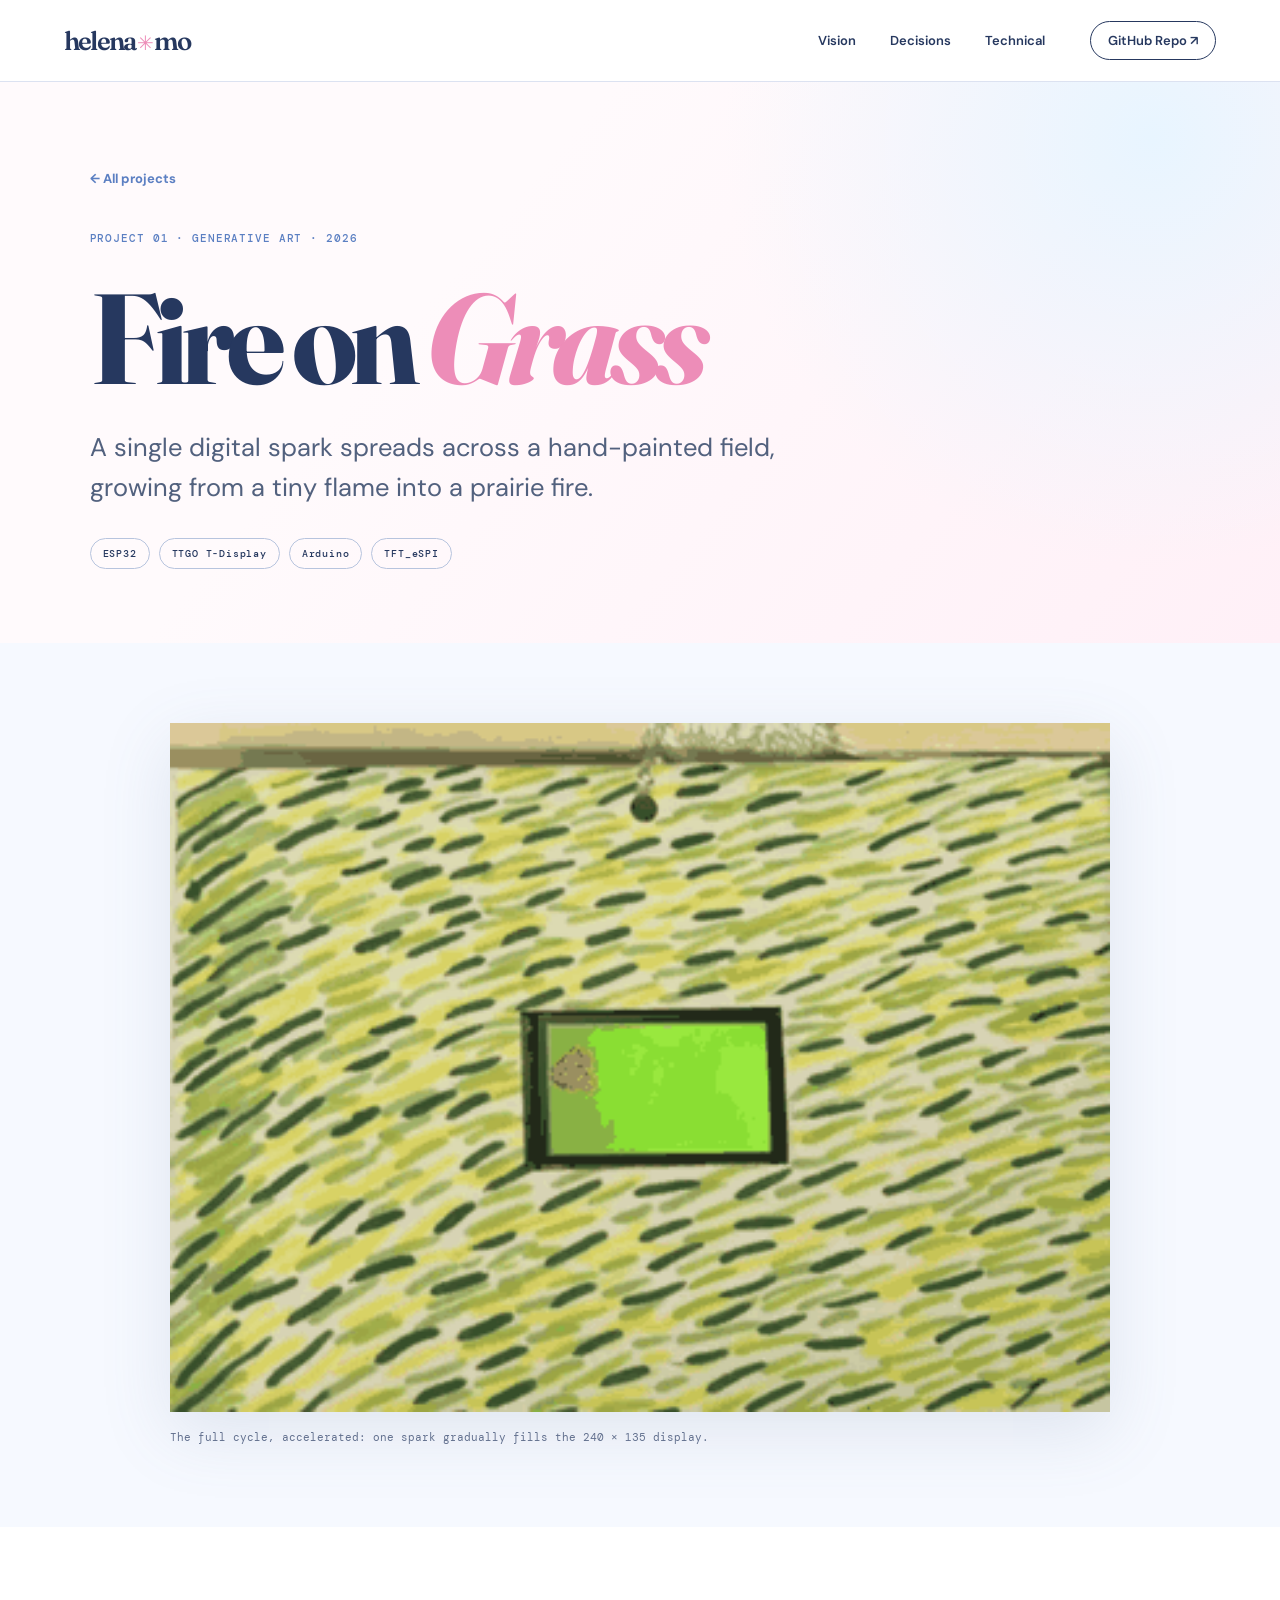
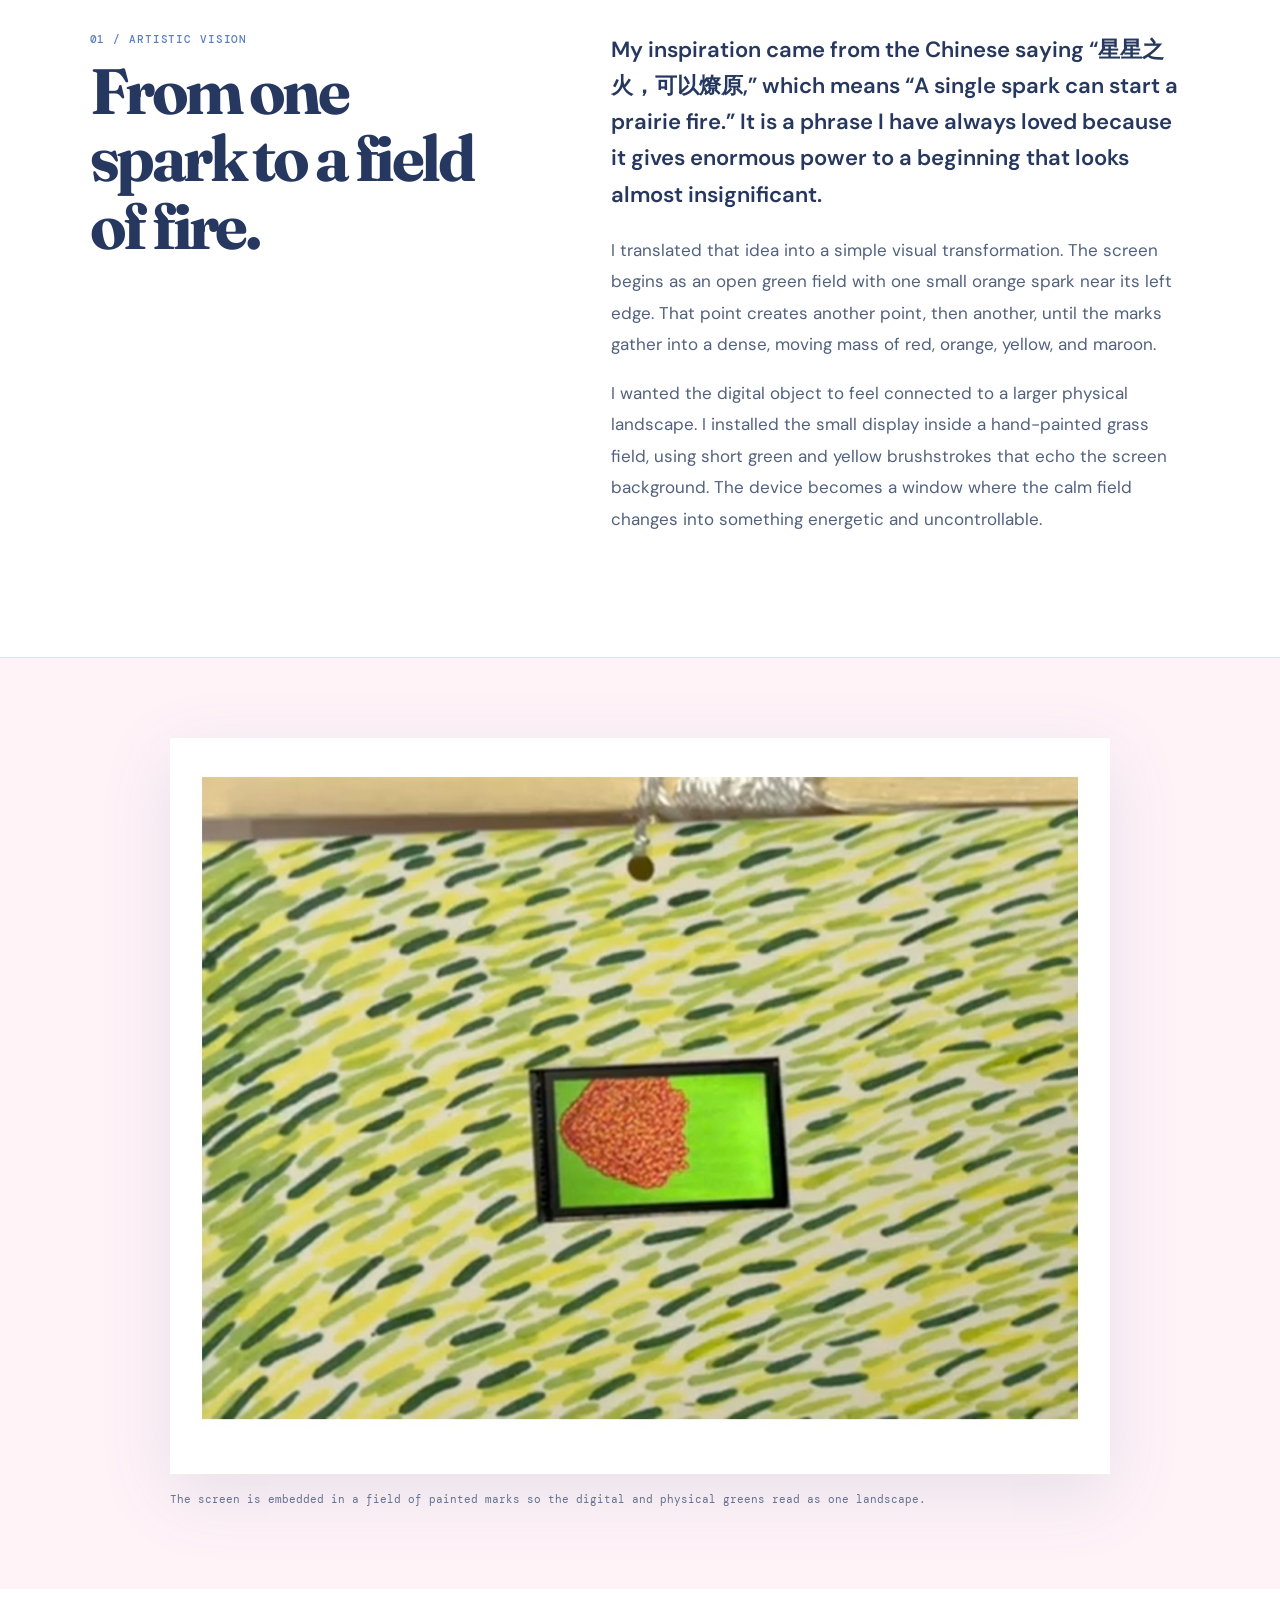
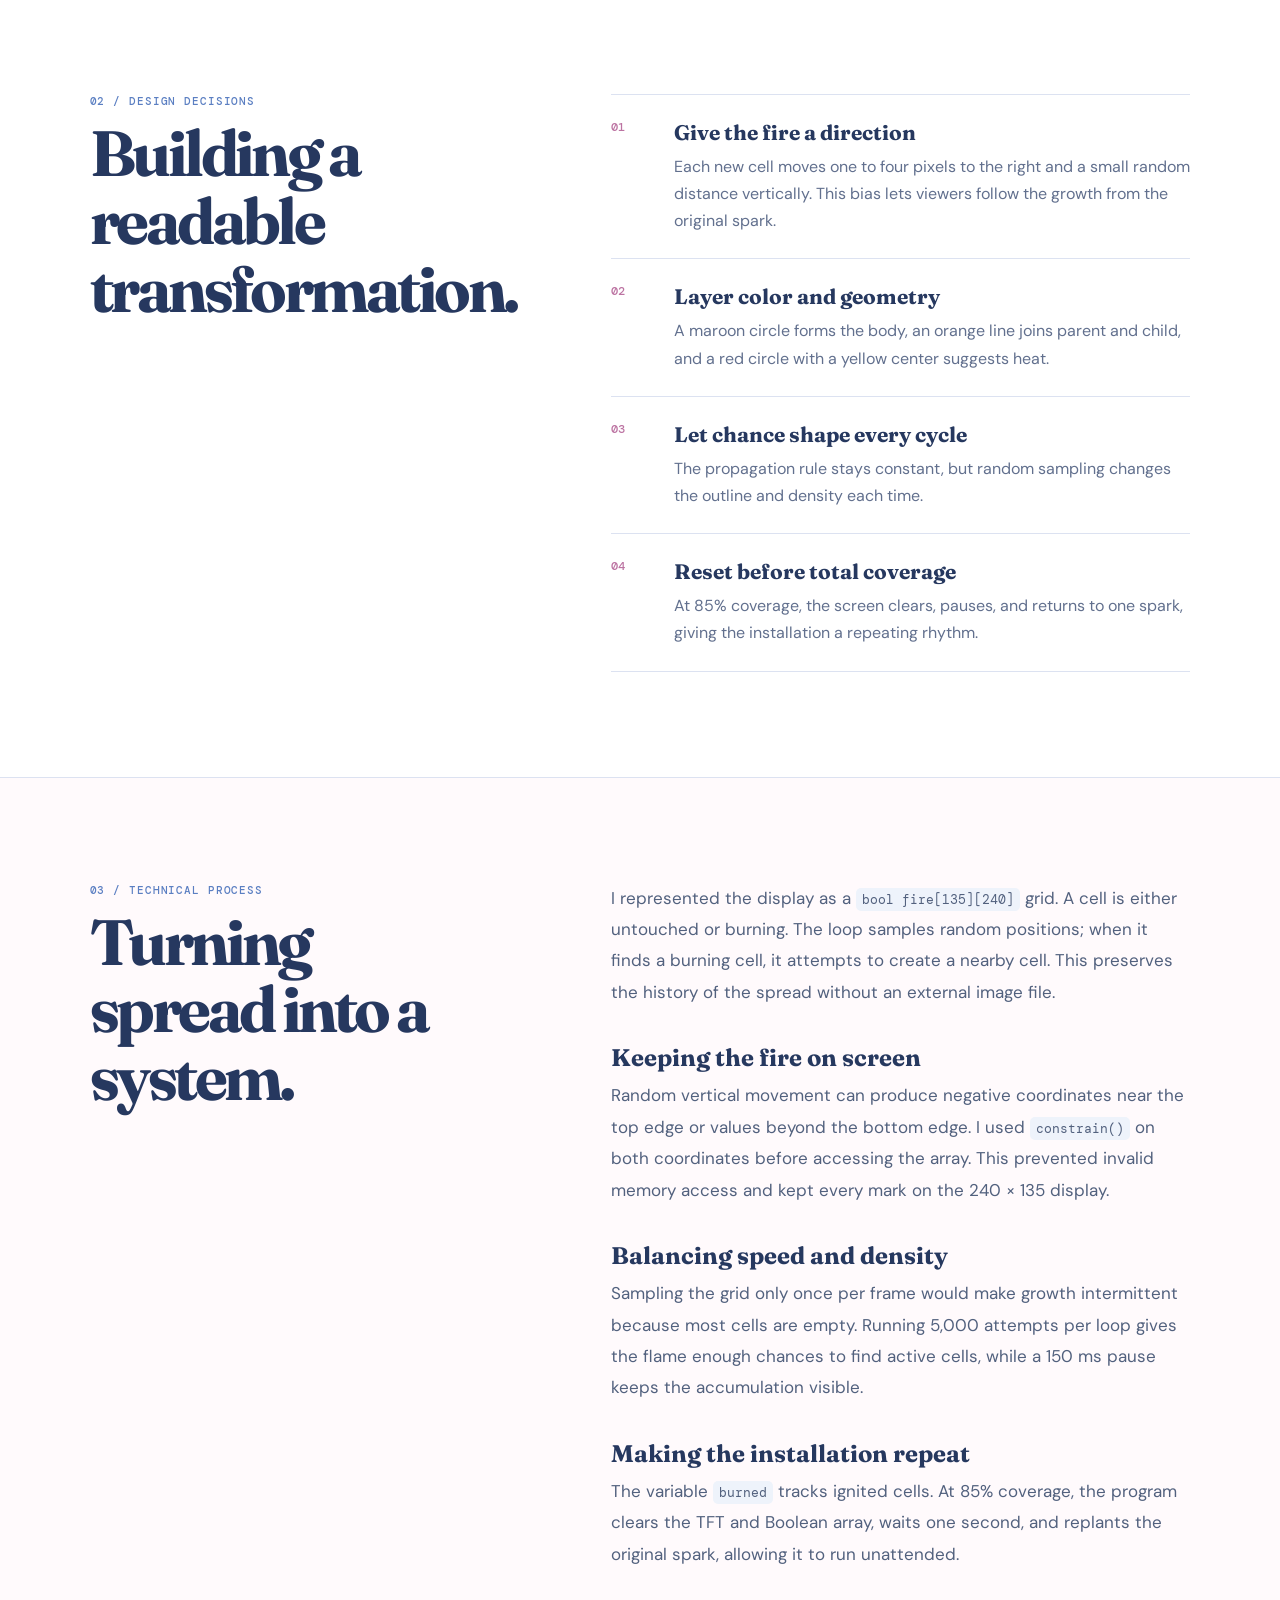
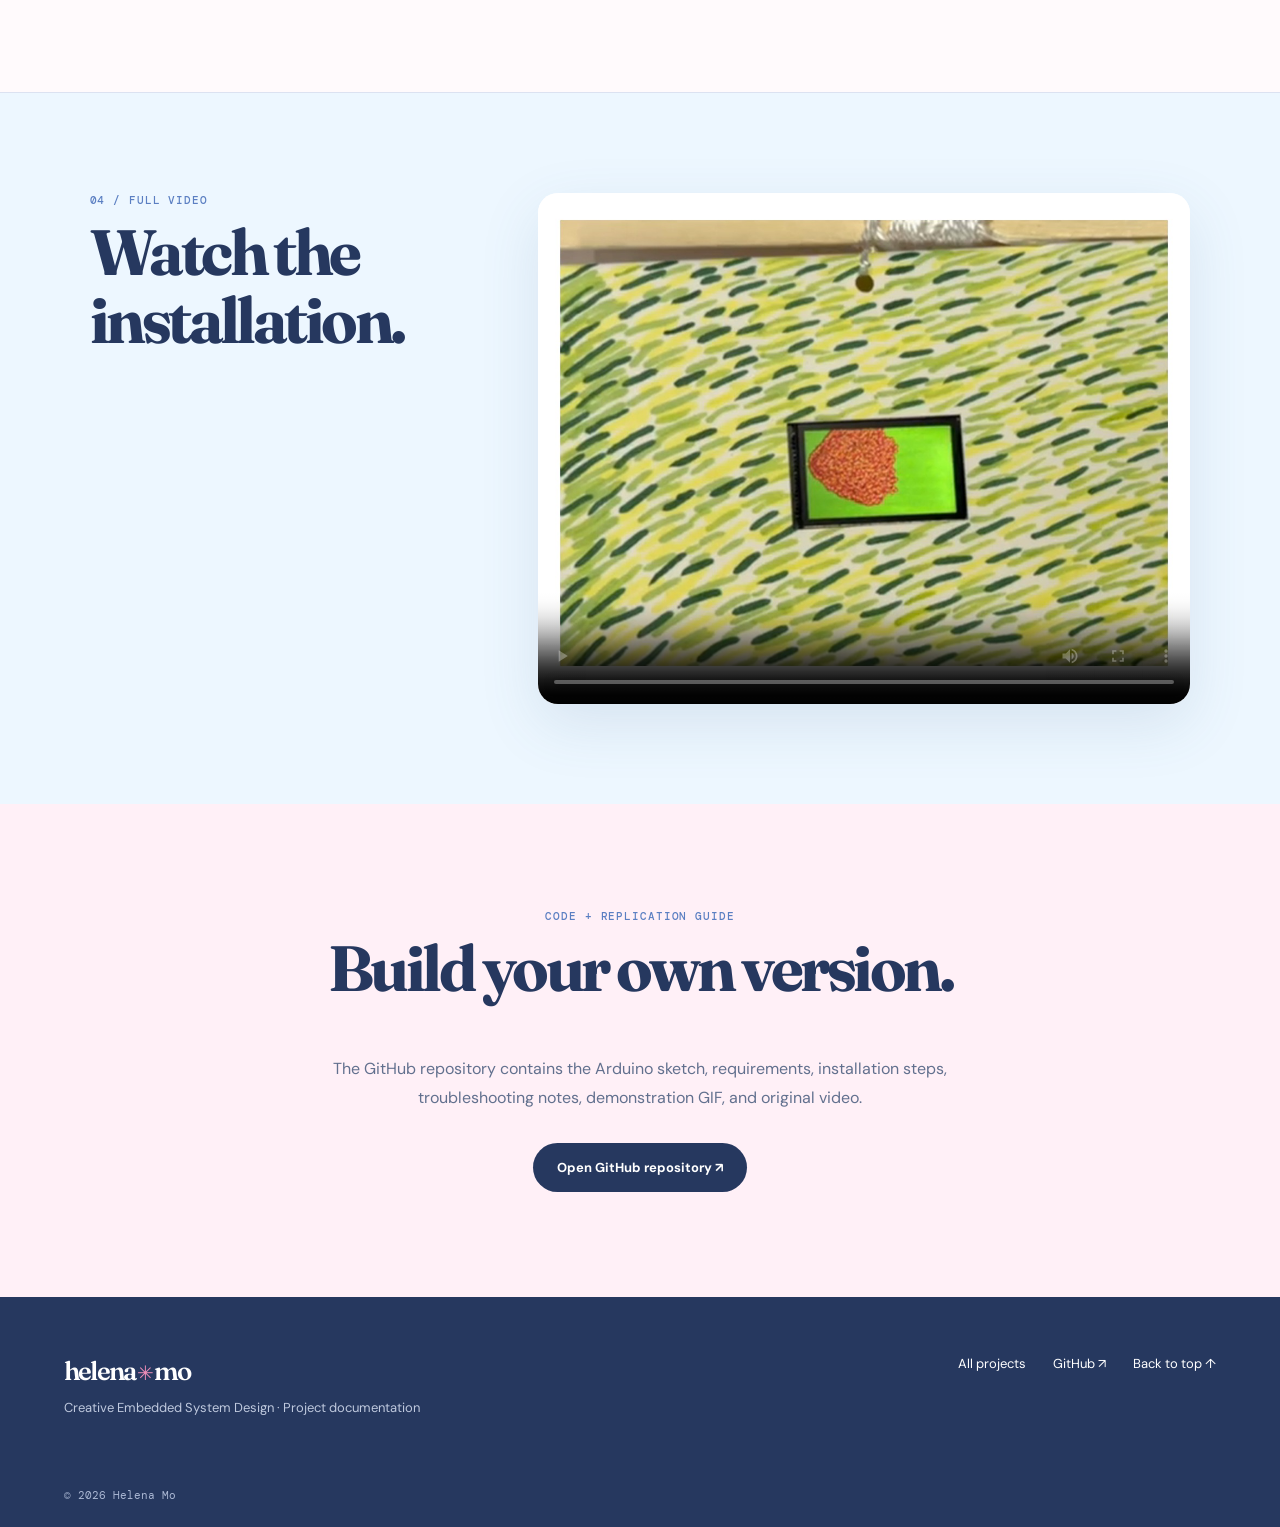
==== fire-on-grass.html @ bbf381b9 "Publish Fire on Grass design documentation" ====
<!doctype html>
<html lang="en">
<head>
  <meta charset="UTF-8"><meta name="viewport" content="width=device-width, initial-scale=1">
  <meta name="description" content="Design documentation for Fire on Grass, a generative ESP32 installation by Helena Mo.">
  <title>Fire on Grass · Helena Mo</title>
  <link rel="preconnect" href="https://fonts.googleapis.com"><link rel="preconnect" href="https://fonts.gstatic.com" crossorigin>
  <link href="https://fonts.googleapis.com/css2?family=DM+Mono:wght@400;500&family=DM+Sans:wght@400;500;600;700&family=Fraunces:opsz,wght@9..144,500;9..144,600&display=swap" rel="stylesheet">
  <link rel="stylesheet" href="styles.css">
</head>
<body class="article-page">
  <header class="site-header" id="top"><a class="logo" href="index.html">helena<span>✳</span>mo</a><nav aria-label="Project navigation"><a href="#vision">Vision</a><a href="#decisions">Decisions</a><a href="#technical">Technical</a></nav><a class="github" href="https://github.com/helenamoisme/fire-on-grass" target="_blank" rel="noopener noreferrer">GitHub Repo ↗</a></header>
  <main><article>
    <header class="article-hero"><a class="back-link" href="index.html#projects">← All projects</a><p class="eyebrow">PROJECT 01 · GENERATIVE ART · 2026</p><h1>Fire on <em>Grass</em></h1><p class="article-deck">A single digital spark spreads across a hand-painted field, growing from a tiny flame into a prairie fire.</p><div class="article-meta"><span>ESP32</span><span>TTGO T-Display</span><span>Arduino</span><span>TFT_eSPI</span></div></header>
    <section class="article-media lead-media"><img src="assets/fire-on-grass/fire-on-grass-demo.gif" alt="Animation showing a small spark growing across the display"><p class="caption">The full cycle, accelerated: one spark gradually fills the 240 × 135 display.</p></section>
    <section class="article-section" id="vision"><div><p class="label">01 / ARTISTIC VISION</p><h2>From one spark to a field of fire.</h2></div><div class="article-copy"><p class="large">My inspiration came from the Chinese saying “星星之火，可以燎原,” which means “A single spark can start a prairie fire.” It is a phrase I have always loved because it gives enormous power to a beginning that looks almost insignificant.</p><p>I translated that idea into a simple visual transformation. The screen begins as an open green field with one small orange spark near its left edge. That point creates another point, then another, until the marks gather into a dense, moving mass of red, orange, yellow, and maroon.</p><p>I wanted the digital object to feel connected to a larger physical landscape. I installed the small display inside a hand-painted grass field, using short green and yellow brushstrokes that echo the screen background. The device becomes a window where the calm field changes into something energetic and uncontrollable.</p></div></section>
    <section class="article-media installation-media"><img src="assets/fire-on-grass/fire-on-grass-installation.jpg" alt="TTGO display installed in the center of a hand-painted grass field"><p class="caption">The screen is embedded in a field of painted marks so the digital and physical greens read as one landscape.</p></section>
    <section class="article-section" id="decisions"><div><p class="label">02 / DESIGN DECISIONS</p><h2>Building a readable transformation.</h2></div><div class="decision-list"><div><span>01</span><h3>Give the fire a direction</h3><p>Each new cell moves one to four pixels to the right and a small random distance vertically. This bias lets viewers follow the growth from the original spark.</p></div><div><span>02</span><h3>Layer color and geometry</h3><p>A maroon circle forms the body, an orange line joins parent and child, and a red circle with a yellow center suggests heat.</p></div><div><span>03</span><h3>Let chance shape every cycle</h3><p>The propagation rule stays constant, but random sampling changes the outline and density each time.</p></div><div><span>04</span><h3>Reset before total coverage</h3><p>At 85% coverage, the screen clears, pauses, and returns to one spark, giving the installation a repeating rhythm.</p></div></div></section>
    <section class="article-section technical" id="technical"><div><p class="label">03 / TECHNICAL PROCESS</p><h2>Turning spread into a system.</h2></div><div class="article-copy"><p>I represented the display as a <code>bool fire[135][240]</code> grid. A cell is either untouched or burning. The loop samples random positions; when it finds a burning cell, it attempts to create a nearby cell. This preserves the history of the spread without an external image file.</p><h3>Keeping the fire on screen</h3><p>Random vertical movement can produce negative coordinates near the top edge or values beyond the bottom edge. I used <code>constrain()</code> on both coordinates before accessing the array. This prevented invalid memory access and kept every mark on the 240 × 135 display.</p><h3>Balancing speed and density</h3><p>Sampling the grid only once per frame would make growth intermittent because most cells are empty. Running 5,000 attempts per loop gives the flame enough chances to find active cells, while a 150 ms pause keeps the accumulation visible.</p><h3>Making the installation repeat</h3><p>The variable <code>burned</code> tracks ignited cells. At 85% coverage, the program clears the TFT and Boolean array, waits one second, and replants the original spark, allowing it to run unattended.</p></div></section>
    <section class="video-section"><div><p class="label">04 / FULL VIDEO</p><h2>Watch the installation.</h2></div><video controls playsinline preload="metadata" poster="assets/fire-on-grass/fire-on-grass-installation.jpg"><source src="assets/fire-on-grass/fire-on-grass-demo.mp4" type="video/mp4">Your browser does not support embedded video.</video></section>
    <section class="repo-callout"><p class="label">CODE + REPLICATION GUIDE</p><h2>Build your own version.</h2><p>The GitHub repository contains the Arduino sketch, requirements, installation steps, troubleshooting notes, demonstration GIF, and original video.</p><a class="button dark" href="https://github.com/helenamoisme/fire-on-grass" target="_blank" rel="noopener noreferrer">Open GitHub repository ↗</a></section>
  </article></main>
  <footer><div><a class="logo" href="index.html">helena<span>✳</span>mo</a><p>Creative Embedded System Design · Project documentation</p></div><div class="footer-links"><a href="index.html#projects">All projects</a><a href="https://github.com/helenamoisme/fire-on-grass" target="_blank" rel="noopener noreferrer">GitHub ↗</a><a href="#top">Back to top ↑</a></div><small>© 2026 Helena Mo</small></footer>
</body></html>
---- styles.css ----
:root{--ink:#26385f;--muted:#62708e;--pink:#ed8db8;--blue:#a9d8fb;--line:#dce2f1}*{box-sizing:border-box}html{scroll-behavior:smooth}body{margin:0;color:var(--ink);font-family:"DM Sans",sans-serif;background:#fffafc}a{color:inherit}h1,h2,h3,p{margin-top:0}h1,h2,h3,.logo{font-family:"Fraunces",Georgia,serif}h1,h2{letter-spacing:-.055em}section,footer,.site-header{padding-left:max(5vw,24px);padding-right:max(5vw,24px)}.site-header{height:82px;display:flex;align-items:center;gap:45px;border-bottom:1px solid var(--line)}.logo{font-size:26px;font-weight:600;letter-spacing:-.07em;text-decoration:none;white-space:nowrap}.logo span{color:var(--pink);font:20px "DM Sans",sans-serif;margin:0 2px}.site-header nav{display:flex;gap:34px;margin-left:auto}.site-header nav a,.github{font-size:13px;font-weight:600;text-decoration:none}.site-header a:hover,footer a:hover{color:#5b7fc2}.github{border:1px solid var(--ink);padding:10px 17px;border-radius:99px}.hero{min-height:630px;display:grid;grid-template-columns:1fr .85fr;gap:35px;align-items:center;background:radial-gradient(circle at 90% 10%,#e8f5ff,transparent 35%),linear-gradient(130deg,#fffafc 40%,#fff0f7);padding-top:60px;padding-bottom:70px}.hero-copy{z-index:1}.eyebrow,.label,.tag,.art-note,figcaption{font:500 11px "DM Mono",monospace;letter-spacing:.08em}.eyebrow,.label{color:#5b7fc2}.hero h1{font-size:clamp(68px,7.5vw,115px);line-height:1.03;margin:28px 0;max-width:720px}.hero h1 em,.process h2 em{color:var(--pink)}.intro{max-width:550px;font-size:19px;line-height:1.65;color:#52617e}.actions{display:flex;gap:12px;flex-wrap:wrap;margin-top:32px}.button{display:inline-flex;align-items:center;padding:16px 24px;border-radius:99px;font-size:13px;font-weight:700;text-decoration:none;transition:transform .2s}.button:hover{transform:translateY(-3px)}.dark{background:var(--ink);color:white}.light{border:1px solid #b7bdd1}.hero-art{height:480px;position:relative}.orbit{position:absolute;border:2px solid #a6b7e577;border-radius:50%;transform:rotate(-28deg)}.orbit-a{width:87%;height:60%;top:18%;left:7%}.orbit-b{width:66%;height:82%;top:8%;left:18%;transform:rotate(32deg);border-color:#ed8db866}.orb{position:absolute;width:63%;aspect-ratio:1;left:19%;top:17%;display:grid;place-items:center;border-radius:42% 58% 59% 41%/44% 43% 57% 56%;background:radial-gradient(circle at 32% 26%,#fff8fc,#f8bed7 35%,#d3b8ea 64%,#91bdf0);box-shadow:18px 25px 60px #bdc5e266;color:#fff9;font-size:clamp(125px,17vw,240px);transform:rotate(-15deg)}.art-note{position:absolute;background:white;padding:12px 15px;border:1px solid var(--line);border-radius:99px;box-shadow:0 10px 25px #97a8d128;color:#5b7fc2}.note-a{right:0;top:15%}.note-b{left:0;bottom:14%}.spark{position:absolute;left:4%;top:16%;color:var(--pink);font-size:45px}.ribbon{display:flex;justify-content:space-around;gap:18px;padding:20px;background:var(--blue);font:500 12px "DM Mono",monospace;text-transform:uppercase;letter-spacing:.12em;color:#2b4d76}.ribbon span{color:#2b4d76}.section{padding-top:100px;padding-bottom:100px}.section h2{font-size:clamp(43px,4.6vw,70px);line-height:1.08}.about{background:#fff}.about h2 span,.projects h2 span{color:var(--pink)}.about-grid{display:grid;grid-template-columns:minmax(280px,.75fr) 1fr;gap:clamp(40px,8vw,130px);align-items:center}.portrait{height:480px;max-width:450px;margin:0 15px 15px 0;border-radius:220px 220px 18px 18px;overflow:hidden;position:relative;background:var(--blue);box-shadow:15px 15px 0 #e3f3ff}.portrait img{width:100%;height:100%;object-fit:cover;object-position:50% 55%}.portrait figcaption{position:absolute;bottom:0;left:0;right:0;background:#fffc;padding:15px 20px}.about-text{max-width:630px}.about-text>p{font-size:18px;line-height:1.8;color:#4e5b76}.about-text>.large{font-size:23px;font-weight:600;line-height:1.55;color:var(--ink)}.goal{display:flex;gap:20px;padding:24px 28px;margin-top:32px;border:1px solid #f7d6e6;border-radius:19px;background:#fff0f7}.goal>b{font-size:30px;color:var(--pink)}.goal strong{font-size:14px}.goal p{margin:8px 0 0;line-height:1.6;font-size:15px;color:#5d6480}.projects{background:#f6f9ff}.section-head{display:flex;justify-content:space-between;align-items:end;gap:40px;margin-bottom:42px}.section-head h2{margin-bottom:0}.section-head>p{max-width:330px;line-height:1.7;color:var(--muted);font-size:14px}.cards{display:grid;grid-template-columns:repeat(3,1fr);gap:22px}.card{display:block;overflow:hidden;border:1px solid var(--line);border-radius:22px;background:white;box-shadow:0 12px 35px #6c8ab10c;text-decoration:none;transition:transform .2s,box-shadow .2s}.card:hover{transform:translateY(-5px);box-shadow:0 18px 45px #6c8ab122}.card-art{height:245px;display:grid;place-items:center;position:relative;overflow:hidden}.art-pink{background:#f8d7e9}.art-blue{background:#bcdafa}.art-lilac{background:#dfd9f9}.card-art>span{font-size:180px;line-height:1;color:#fff9}.art-blue>span{transform:rotate(-20deg)}.card-art small{position:absolute;left:18px;top:18px;border-radius:9px;background:#fff9;padding:8px 11px;font:500 11px "DM Mono",monospace}.project-photo img{width:100%;height:100%;object-fit:cover}.card-body{padding:26px}.tag{color:#a86191;font-size:10px}.card h3{font-size:29px;letter-spacing:-.04em;margin:13px 0 10px}.card-body>p:not(.tag){min-height:77px;color:var(--muted);font-size:14px;line-height:1.7}.status{display:flex;justify-content:space-between;border-top:1px solid var(--line);padding-top:18px;color:#5b7fc2;font-size:12px;font-weight:700}.process{display:grid;grid-template-columns:1fr .75fr;gap:80px;background:#fff3f8}.process h2{max-width:660px}.process>div>p:last-child{max-width:530px;color:var(--muted);line-height:1.75}.steps{border-top:1px solid #e8cddd}.steps>div{display:grid;grid-template-columns:42px 1fr;gap:0 13px;border-bottom:1px solid #e8cddd;padding:25px 0}.steps span{grid-row:span 2;color:#bc73a2;font:500 12px "DM Mono",monospace}.steps strong{font-size:20px}.steps p{margin:8px 0 0;color:var(--muted);font-size:14px}footer{display:flex;justify-content:space-between;gap:30px;flex-wrap:wrap;background:var(--ink);color:white;padding-top:58px;padding-bottom:25px}footer p{margin:12px 0 0;color:#bfc9de;font-size:13px}.footer-links{display:flex;gap:27px}.footer-links a{font-size:13px;text-decoration:none}footer small{width:100%;padding-top:42px;color:#aab7d3;font:11px "DM Mono",monospace}@media(max-width:900px){.hero{grid-template-columns:1fr}.hero-art{width:min(100%,530px);height:420px;margin:auto}.cards{grid-template-columns:1fr 1fr}.card:first-child{grid-column:span 2}.process{gap:40px}}@media(max-width:650px){.site-header{height:68px;gap:12px}.site-header nav{gap:13px}.site-header nav a{font-size:11px}.site-header nav a:last-child,.github{display:none}.logo{font-size:22px}.hero{padding-top:58px;padding-bottom:35px}.hero h1{font-size:62px}.intro{font-size:17px}.hero-art{height:300px}.art-note{font-size:8px;padding:8px}.ribbon{overflow:hidden;justify-content:flex-start;white-space:nowrap}.section{padding-top:70px;padding-bottom:70px}.about-grid,.process{grid-template-columns:1fr}.portrait{height:380px;width:min(100%,360px);margin-bottom:25px}.about-text>.large{font-size:20px}.about-text>p{font-size:16px}.section-head{display:block}.section-head>p{margin-top:20px}.cards{grid-template-columns:1fr}.card:first-child{grid-column:auto}.card-art{height:210px}.card-body>p:not(.tag){min-height:0}.footer-links{flex-wrap:wrap}}

.article-page{background:#fff}.article-hero{padding:85px max(7vw,24px) 74px;background:radial-gradient(circle at 90% 10%,#e8f5ff,transparent 34%),linear-gradient(130deg,#fffafc 35%,#fff0f7)}.article-hero h1{font-size:clamp(72px,10vw,145px);line-height:.94;margin:33px 0 30px}.article-hero h1 em{color:var(--pink)}.back-link{display:inline-block;margin-bottom:44px;color:#5b7fc2;font-size:13px;font-weight:700;text-decoration:none}.article-deck{max-width:720px;font-size:clamp(20px,2vw,29px);line-height:1.55;color:#52617e}.article-meta{display:flex;gap:9px;flex-wrap:wrap;margin-top:30px}.article-meta span{padding:8px 12px;border:1px solid #b7c4de;border-radius:99px;font:500 10px "DM Mono",monospace;letter-spacing:.08em}.article-media{padding:80px max(9vw,24px);background:#f6f9ff}.article-media img{display:block;width:min(100%,940px);margin:auto;background:#fff;box-shadow:0 20px 65px #5c739526}.caption{width:min(100%,940px);margin:17px auto 0;color:var(--muted);font:11px "DM Mono",monospace;line-height:1.6}.article-section{display:grid;grid-template-columns:minmax(260px,.7fr) 1fr;gap:clamp(45px,9vw,150px);padding:105px max(7vw,24px);border-bottom:1px solid var(--line)}.article-section h2,.video-section h2,.repo-callout h2{font-size:clamp(42px,5vw,73px);line-height:1.06}.article-copy{max-width:690px}.article-copy>p{font-size:17px;line-height:1.85;color:#52617e}.article-copy>.large{font-size:22px;line-height:1.65;color:var(--ink);font-weight:600}.article-copy h3{font-size:24px;margin:35px 0 8px}.article-copy code{background:#eef3fb;padding:3px 6px;border-radius:5px;font:13px "DM Mono",monospace}.installation-media{background:#fff3f8}.decision-list{border-top:1px solid var(--line)}.decision-list>div{display:grid;grid-template-columns:48px 1fr;gap:0 15px;padding:24px 0;border-bottom:1px solid var(--line)}.decision-list span{grid-row:span 2;color:#bc73a2;font:500 12px "DM Mono",monospace}.decision-list h3{font-size:21px;margin:0}.decision-list p{margin:8px 0 0;color:var(--muted);line-height:1.7}.technical{background:#fffafc}.video-section{padding:100px max(7vw,24px);display:grid;grid-template-columns:.58fr 1fr;gap:70px;background:#edf7ff}.video-section video{width:100%;max-height:650px;background:#fff;border-radius:20px;box-shadow:0 20px 60px #47669122}.repo-callout{text-align:center;padding:105px max(7vw,24px);background:#fff0f7}.repo-callout p:not(.label){max-width:650px;margin:0 auto 30px;color:var(--muted);line-height:1.8}.repo-callout .button{margin:auto}
@media(max-width:750px){.article-hero{padding-top:55px}.article-hero h1{font-size:67px}.article-section,.video-section{grid-template-columns:1fr;gap:35px}.article-copy>.large{font-size:19px}.article-media{padding-top:55px;padding-bottom:55px}}
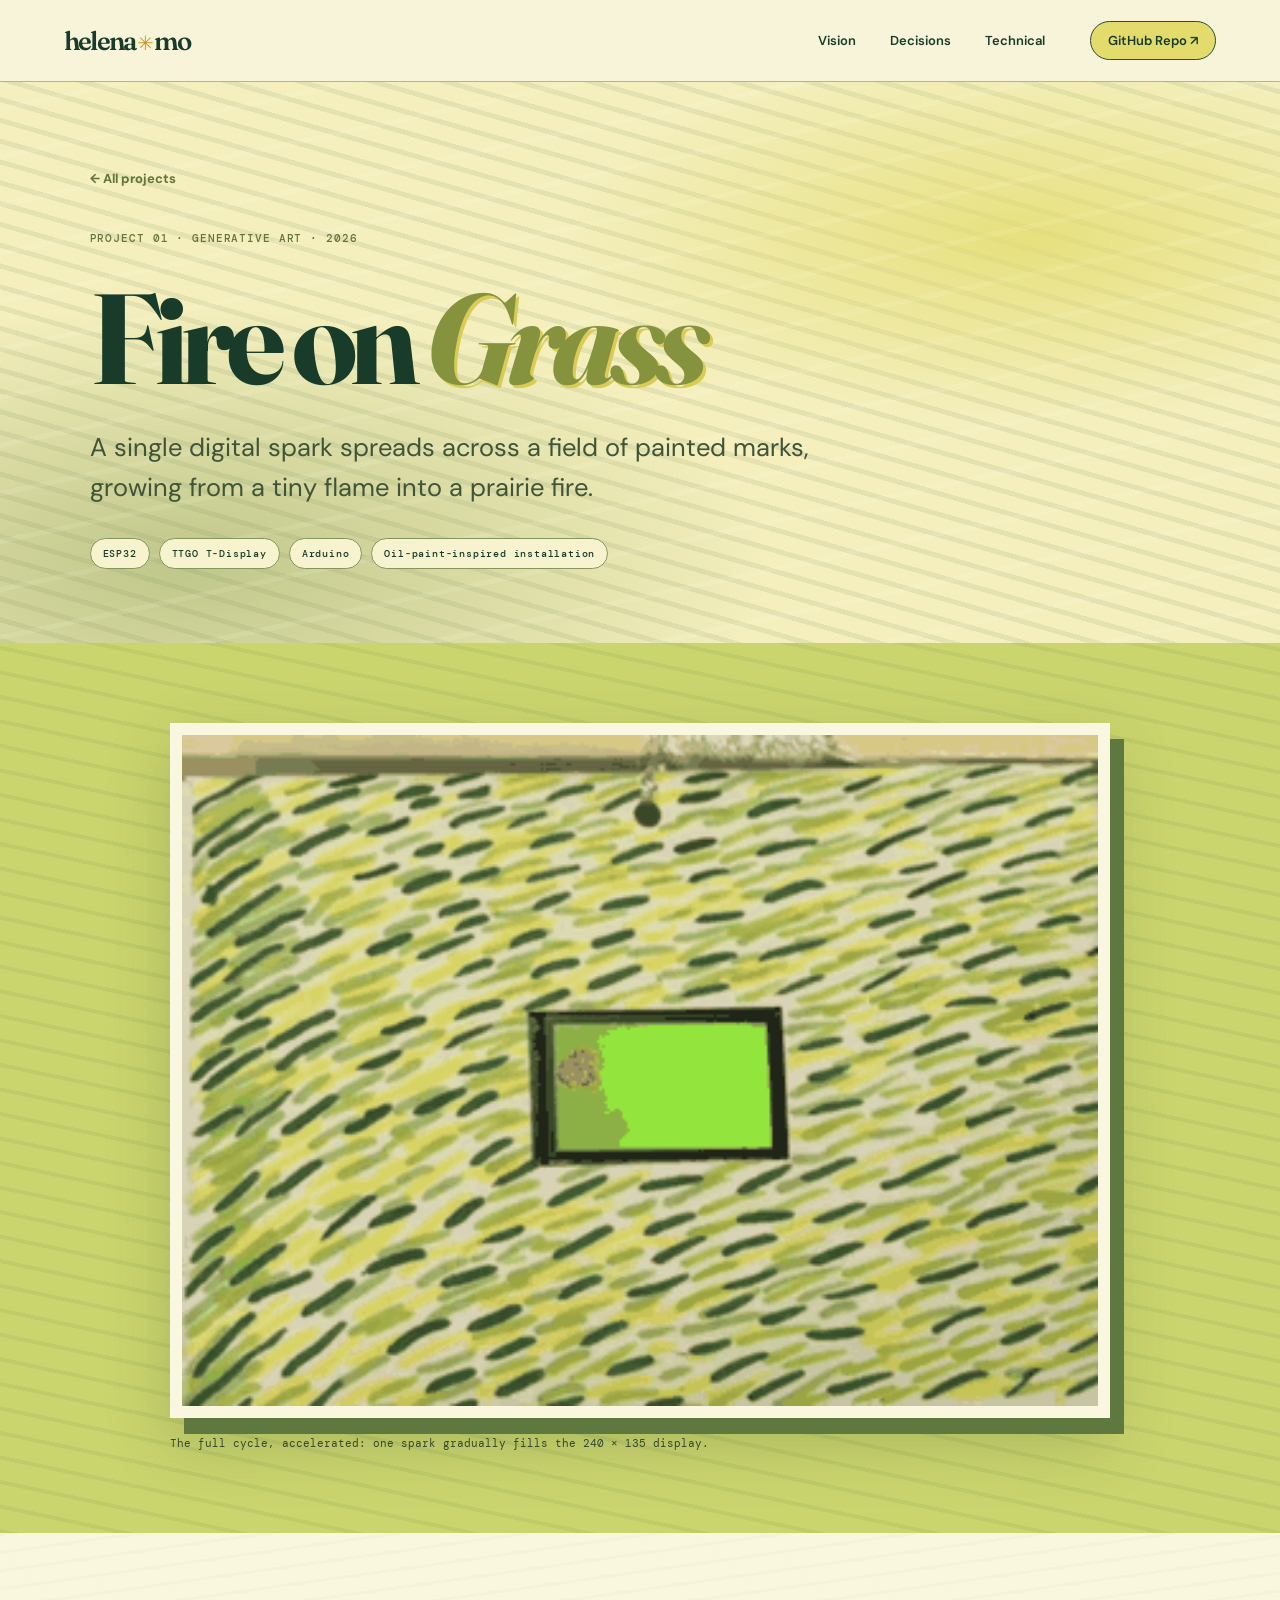
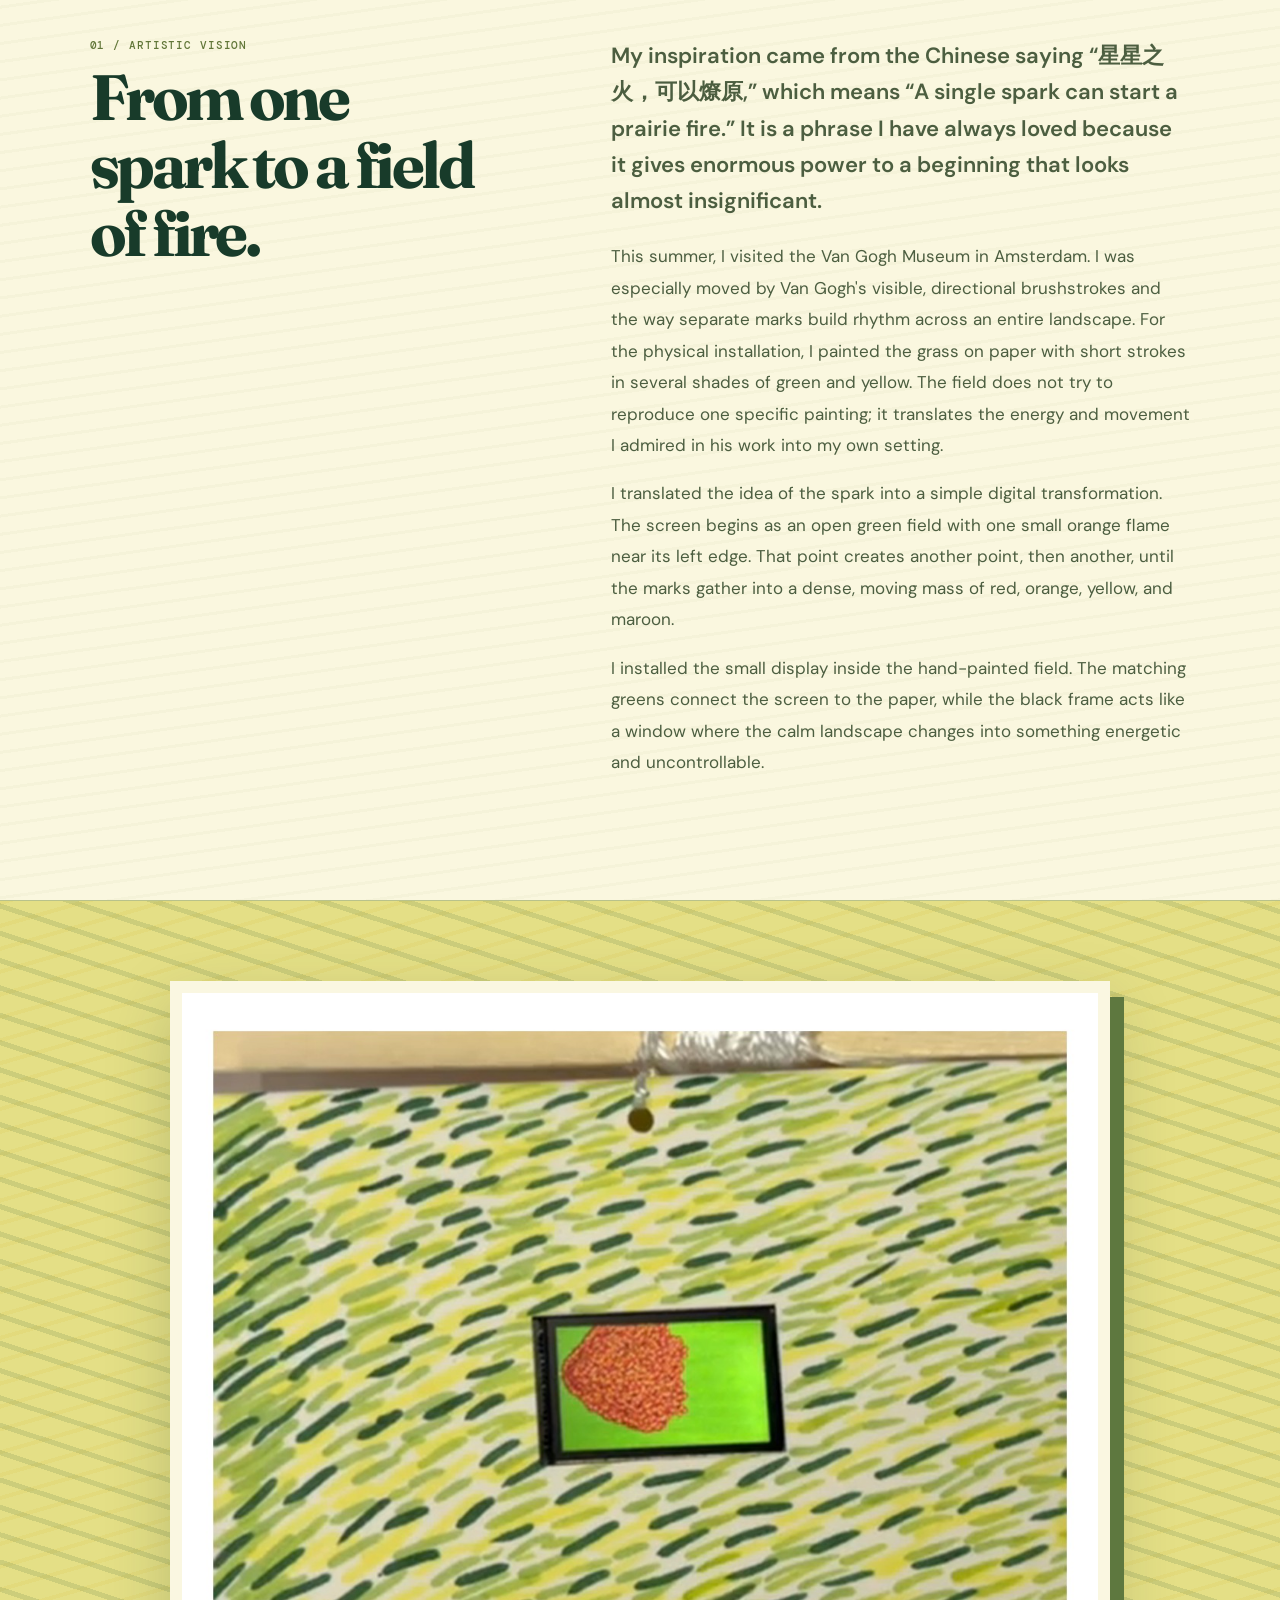
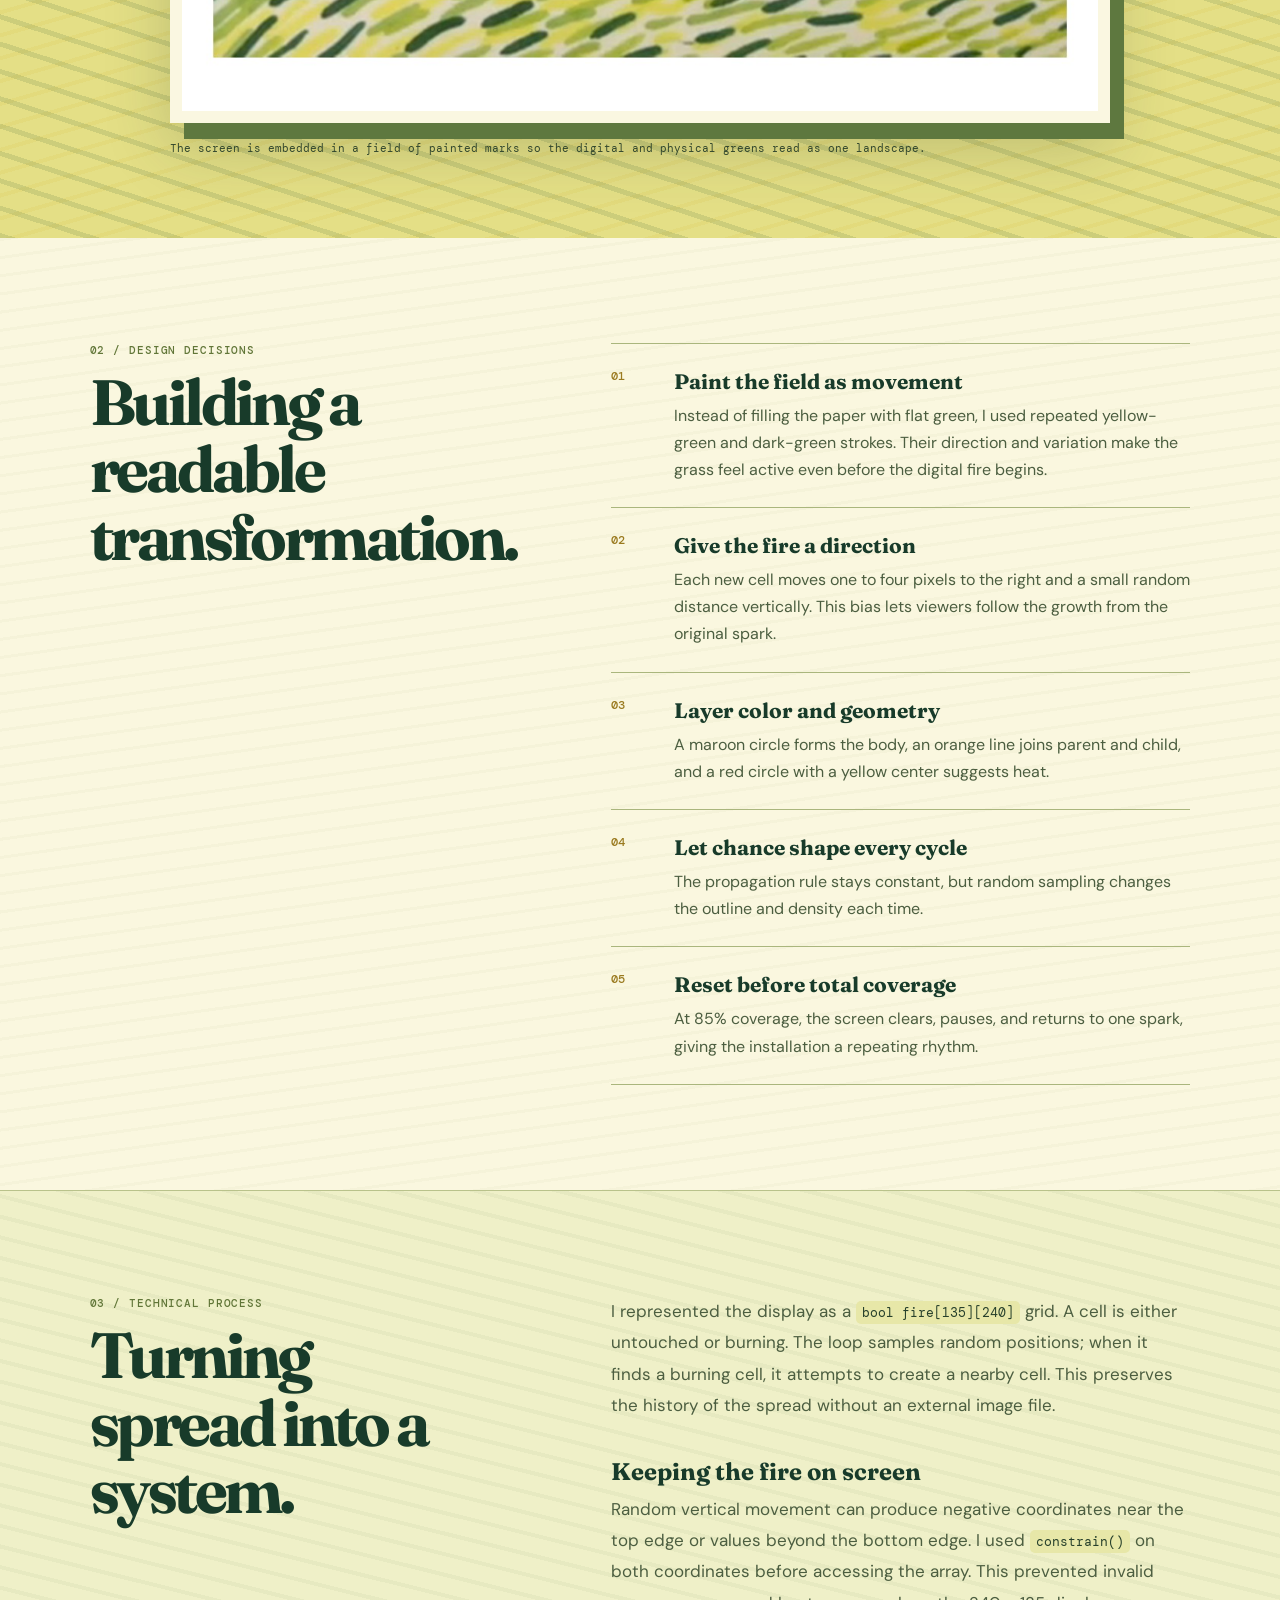
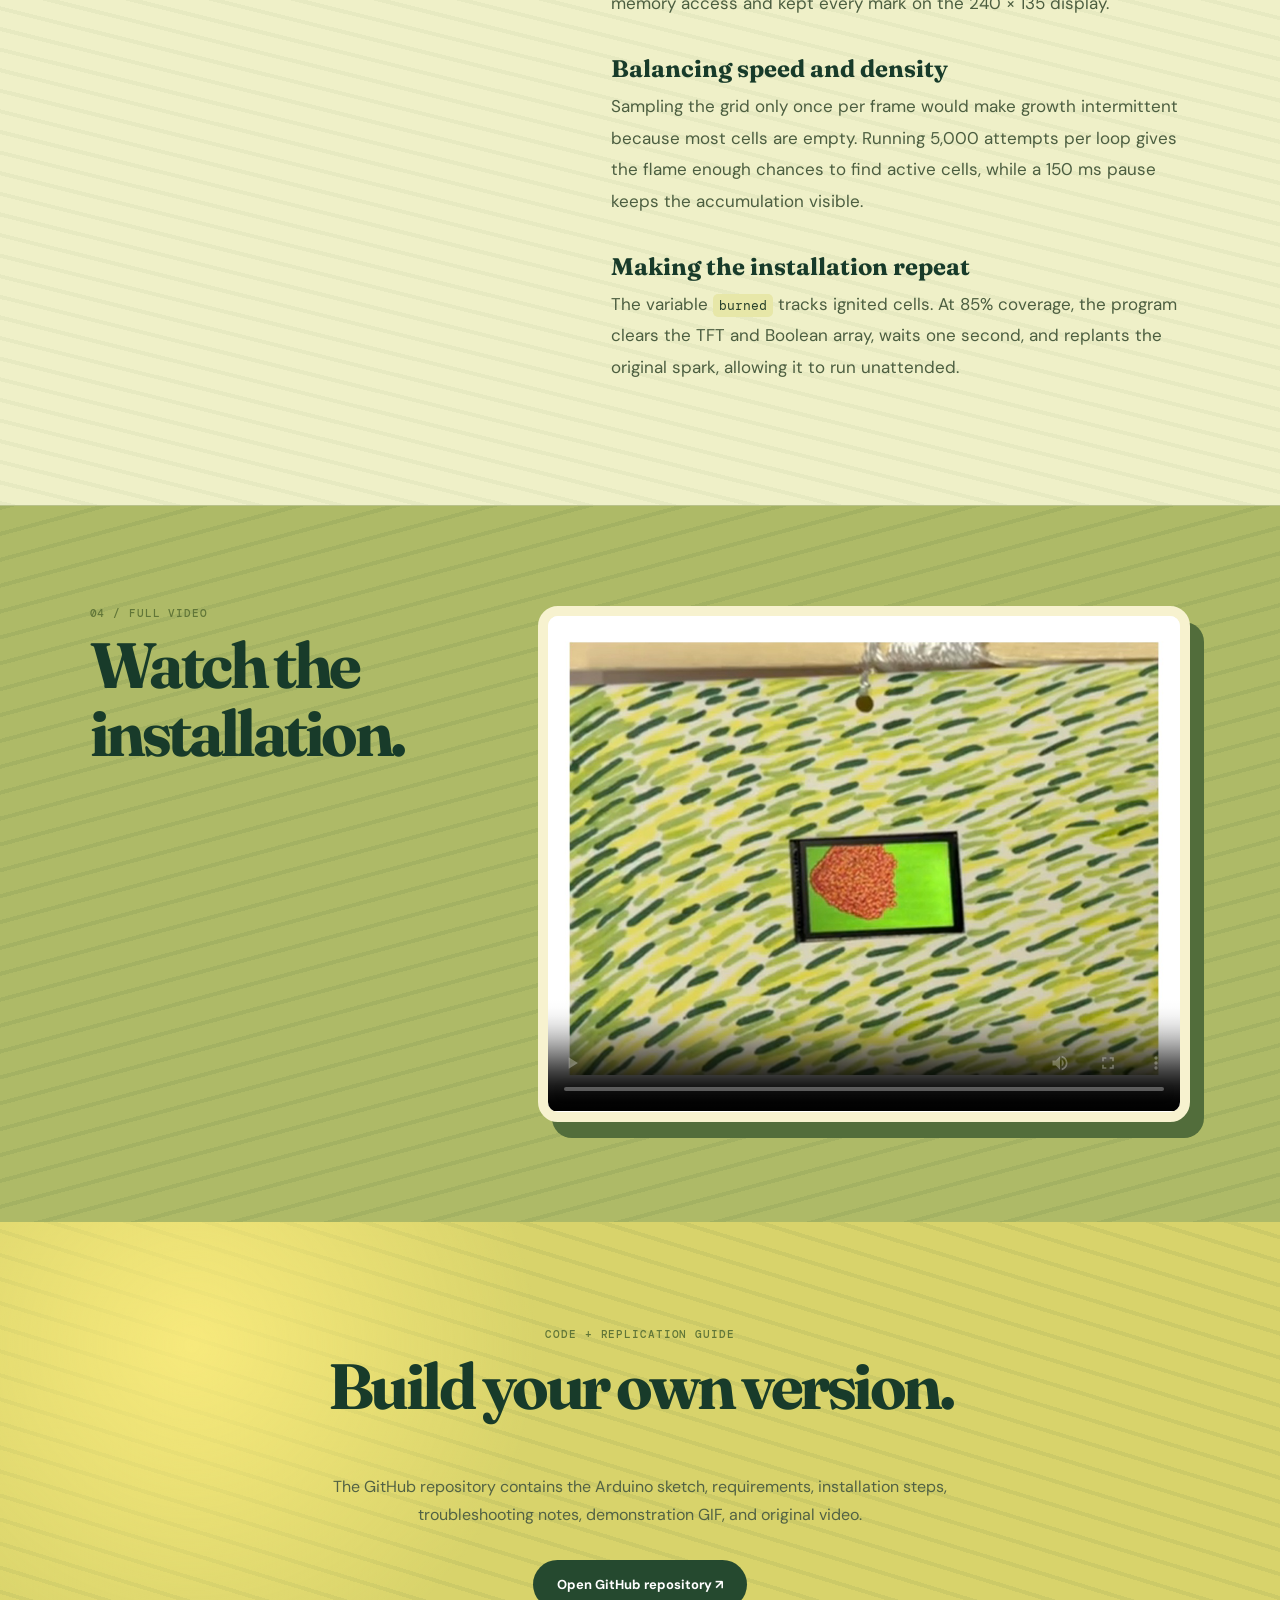
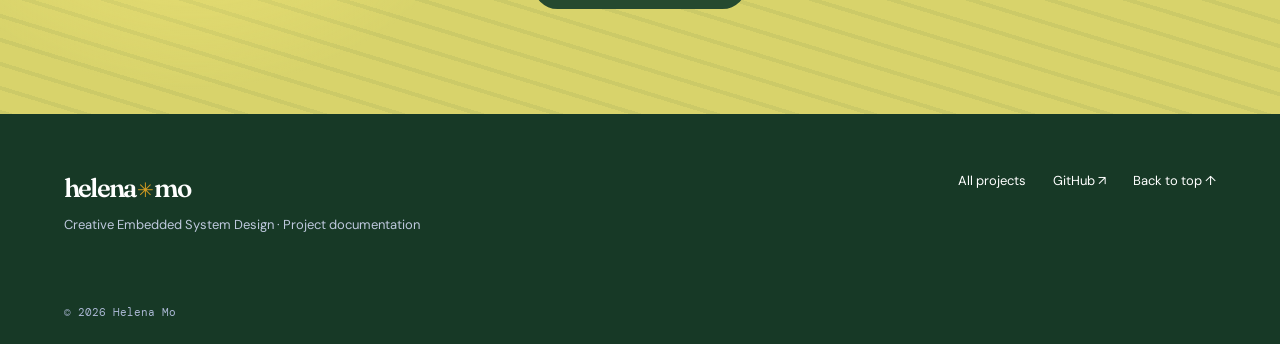
==== commit e237154f: "Restyle Fire on Grass with painted greens" ====
--- a/fire-on-grass.html
+++ b/fire-on-grass.html
@@ -11,11 +11,11 @@
 <body class="article-page">
   <header class="site-header" id="top"><a class="logo" href="index.html">helena<span>✳</span>mo</a><nav aria-label="Project navigation"><a href="#vision">Vision</a><a href="#decisions">Decisions</a><a href="#technical">Technical</a></nav><a class="github" href="https://github.com/helenamoisme/fire-on-grass" target="_blank" rel="noopener noreferrer">GitHub Repo ↗</a></header>
   <main><article>
-    <header class="article-hero"><a class="back-link" href="index.html#projects">← All projects</a><p class="eyebrow">PROJECT 01 · GENERATIVE ART · 2026</p><h1>Fire on <em>Grass</em></h1><p class="article-deck">A single digital spark spreads across a hand-painted field, growing from a tiny flame into a prairie fire.</p><div class="article-meta"><span>ESP32</span><span>TTGO T-Display</span><span>Arduino</span><span>TFT_eSPI</span></div></header>
+    <header class="article-hero"><a class="back-link" href="index.html#projects">← All projects</a><p class="eyebrow">PROJECT 01 · GENERATIVE ART · 2026</p><h1>Fire on <em>Grass</em></h1><p class="article-deck">A single digital spark spreads across a field of painted marks, growing from a tiny flame into a prairie fire.</p><div class="article-meta"><span>ESP32</span><span>TTGO T-Display</span><span>Arduino</span><span>Oil-paint-inspired installation</span></div></header>
     <section class="article-media lead-media"><img src="assets/fire-on-grass/fire-on-grass-demo.gif" alt="Animation showing a small spark growing across the display"><p class="caption">The full cycle, accelerated: one spark gradually fills the 240 × 135 display.</p></section>
-    <section class="article-section" id="vision"><div><p class="label">01 / ARTISTIC VISION</p><h2>From one spark to a field of fire.</h2></div><div class="article-copy"><p class="large">My inspiration came from the Chinese saying “星星之火，可以燎原,” which means “A single spark can start a prairie fire.” It is a phrase I have always loved because it gives enormous power to a beginning that looks almost insignificant.</p><p>I translated that idea into a simple visual transformation. The screen begins as an open green field with one small orange spark near its left edge. That point creates another point, then another, until the marks gather into a dense, moving mass of red, orange, yellow, and maroon.</p><p>I wanted the digital object to feel connected to a larger physical landscape. I installed the small display inside a hand-painted grass field, using short green and yellow brushstrokes that echo the screen background. The device becomes a window where the calm field changes into something energetic and uncontrollable.</p></div></section>
+    <section class="article-section" id="vision"><div><p class="label">01 / ARTISTIC VISION</p><h2>From one spark to a field of fire.</h2></div><div class="article-copy"><p class="large">My inspiration came from the Chinese saying “星星之火，可以燎原,” which means “A single spark can start a prairie fire.” It is a phrase I have always loved because it gives enormous power to a beginning that looks almost insignificant.</p><p>This summer, I visited the Van Gogh Museum in Amsterdam. I was especially moved by Van Gogh's visible, directional brushstrokes and the way separate marks build rhythm across an entire landscape. For the physical installation, I painted the grass on paper with short strokes in several shades of green and yellow. The field does not try to reproduce one specific painting; it translates the energy and movement I admired in his work into my own setting.</p><p>I translated the idea of the spark into a simple digital transformation. The screen begins as an open green field with one small orange flame near its left edge. That point creates another point, then another, until the marks gather into a dense, moving mass of red, orange, yellow, and maroon.</p><p>I installed the small display inside the hand-painted field. The matching greens connect the screen to the paper, while the black frame acts like a window where the calm landscape changes into something energetic and uncontrollable.</p></div></section>
     <section class="article-media installation-media"><img src="assets/fire-on-grass/fire-on-grass-installation.jpg" alt="TTGO display installed in the center of a hand-painted grass field"><p class="caption">The screen is embedded in a field of painted marks so the digital and physical greens read as one landscape.</p></section>
-    <section class="article-section" id="decisions"><div><p class="label">02 / DESIGN DECISIONS</p><h2>Building a readable transformation.</h2></div><div class="decision-list"><div><span>01</span><h3>Give the fire a direction</h3><p>Each new cell moves one to four pixels to the right and a small random distance vertically. This bias lets viewers follow the growth from the original spark.</p></div><div><span>02</span><h3>Layer color and geometry</h3><p>A maroon circle forms the body, an orange line joins parent and child, and a red circle with a yellow center suggests heat.</p></div><div><span>03</span><h3>Let chance shape every cycle</h3><p>The propagation rule stays constant, but random sampling changes the outline and density each time.</p></div><div><span>04</span><h3>Reset before total coverage</h3><p>At 85% coverage, the screen clears, pauses, and returns to one spark, giving the installation a repeating rhythm.</p></div></div></section>
+    <section class="article-section" id="decisions"><div><p class="label">02 / DESIGN DECISIONS</p><h2>Building a readable transformation.</h2></div><div class="decision-list"><div><span>01</span><h3>Paint the field as movement</h3><p>Instead of filling the paper with flat green, I used repeated yellow-green and dark-green strokes. Their direction and variation make the grass feel active even before the digital fire begins.</p></div><div><span>02</span><h3>Give the fire a direction</h3><p>Each new cell moves one to four pixels to the right and a small random distance vertically. This bias lets viewers follow the growth from the original spark.</p></div><div><span>03</span><h3>Layer color and geometry</h3><p>A maroon circle forms the body, an orange line joins parent and child, and a red circle with a yellow center suggests heat.</p></div><div><span>04</span><h3>Let chance shape every cycle</h3><p>The propagation rule stays constant, but random sampling changes the outline and density each time.</p></div><div><span>05</span><h3>Reset before total coverage</h3><p>At 85% coverage, the screen clears, pauses, and returns to one spark, giving the installation a repeating rhythm.</p></div></div></section>
     <section class="article-section technical" id="technical"><div><p class="label">03 / TECHNICAL PROCESS</p><h2>Turning spread into a system.</h2></div><div class="article-copy"><p>I represented the display as a <code>bool fire[135][240]</code> grid. A cell is either untouched or burning. The loop samples random positions; when it finds a burning cell, it attempts to create a nearby cell. This preserves the history of the spread without an external image file.</p><h3>Keeping the fire on screen</h3><p>Random vertical movement can produce negative coordinates near the top edge or values beyond the bottom edge. I used <code>constrain()</code> on both coordinates before accessing the array. This prevented invalid memory access and kept every mark on the 240 × 135 display.</p><h3>Balancing speed and density</h3><p>Sampling the grid only once per frame would make growth intermittent because most cells are empty. Running 5,000 attempts per loop gives the flame enough chances to find active cells, while a 150 ms pause keeps the accumulation visible.</p><h3>Making the installation repeat</h3><p>The variable <code>burned</code> tracks ignited cells. At 85% coverage, the program clears the TFT and Boolean array, waits one second, and replants the original spark, allowing it to run unattended.</p></div></section>
     <section class="video-section"><div><p class="label">04 / FULL VIDEO</p><h2>Watch the installation.</h2></div><video controls playsinline preload="metadata" poster="assets/fire-on-grass/fire-on-grass-installation.jpg"><source src="assets/fire-on-grass/fire-on-grass-demo.mp4" type="video/mp4">Your browser does not support embedded video.</video></section>
     <section class="repo-callout"><p class="label">CODE + REPLICATION GUIDE</p><h2>Build your own version.</h2><p>The GitHub repository contains the Arduino sketch, requirements, installation steps, troubleshooting notes, demonstration GIF, and original video.</p><a class="button dark" href="https://github.com/helenamoisme/fire-on-grass" target="_blank" rel="noopener noreferrer">Open GitHub repository ↗</a></section>
--- a/styles.css
+++ b/styles.css
@@ -2,3 +2,6 @@
 
 .article-page{background:#fff}.article-hero{padding:85px max(7vw,24px) 74px;background:radial-gradient(circle at 90% 10%,#e8f5ff,transparent 34%),linear-gradient(130deg,#fffafc 35%,#fff0f7)}.article-hero h1{font-size:clamp(72px,10vw,145px);line-height:.94;margin:33px 0 30px}.article-hero h1 em{color:var(--pink)}.back-link{display:inline-block;margin-bottom:44px;color:#5b7fc2;font-size:13px;font-weight:700;text-decoration:none}.article-deck{max-width:720px;font-size:clamp(20px,2vw,29px);line-height:1.55;color:#52617e}.article-meta{display:flex;gap:9px;flex-wrap:wrap;margin-top:30px}.article-meta span{padding:8px 12px;border:1px solid #b7c4de;border-radius:99px;font:500 10px "DM Mono",monospace;letter-spacing:.08em}.article-media{padding:80px max(9vw,24px);background:#f6f9ff}.article-media img{display:block;width:min(100%,940px);margin:auto;background:#fff;box-shadow:0 20px 65px #5c739526}.caption{width:min(100%,940px);margin:17px auto 0;color:var(--muted);font:11px "DM Mono",monospace;line-height:1.6}.article-section{display:grid;grid-template-columns:minmax(260px,.7fr) 1fr;gap:clamp(45px,9vw,150px);padding:105px max(7vw,24px);border-bottom:1px solid var(--line)}.article-section h2,.video-section h2,.repo-callout h2{font-size:clamp(42px,5vw,73px);line-height:1.06}.article-copy{max-width:690px}.article-copy>p{font-size:17px;line-height:1.85;color:#52617e}.article-copy>.large{font-size:22px;line-height:1.65;color:var(--ink);font-weight:600}.article-copy h3{font-size:24px;margin:35px 0 8px}.article-copy code{background:#eef3fb;padding:3px 6px;border-radius:5px;font:13px "DM Mono",monospace}.installation-media{background:#fff3f8}.decision-list{border-top:1px solid var(--line)}.decision-list>div{display:grid;grid-template-columns:48px 1fr;gap:0 15px;padding:24px 0;border-bottom:1px solid var(--line)}.decision-list span{grid-row:span 2;color:#bc73a2;font:500 12px "DM Mono",monospace}.decision-list h3{font-size:21px;margin:0}.decision-list p{margin:8px 0 0;color:var(--muted);line-height:1.7}.technical{background:#fffafc}.video-section{padding:100px max(7vw,24px);display:grid;grid-template-columns:.58fr 1fr;gap:70px;background:#edf7ff}.video-section video{width:100%;max-height:650px;background:#fff;border-radius:20px;box-shadow:0 20px 60px #47669122}.repo-callout{text-align:center;padding:105px max(7vw,24px);background:#fff0f7}.repo-callout p:not(.label){max-width:650px;margin:0 auto 30px;color:var(--muted);line-height:1.8}.repo-callout .button{margin:auto}
 @media(max-width:750px){.article-hero{padding-top:55px}.article-hero h1{font-size:67px}.article-section,.video-section{grid-template-columns:1fr;gap:35px}.article-copy>.large{font-size:19px}.article-media{padding-top:55px;padding-bottom:55px}}
+
+/* Fire on Grass: yellow-green oil-paint palette */
+.article-page{--ink:#183b2a;--muted:#526244;--pink:#d19a24;--blue:#c9d66b;--line:#bbc58e;background:#f5f1c8;color:var(--ink)}.article-page:before{content:"";position:fixed;inset:0;z-index:-1;pointer-events:none;background:repeating-linear-gradient(18deg,rgba(70,94,45,.035) 0 3px,transparent 3px 14px),repeating-linear-gradient(164deg,rgba(220,182,40,.04) 0 2px,transparent 2px 17px)}.article-page .site-header{background:#f8f4d9;border-color:#aeb985}.article-page .logo span{color:#d29a22}.article-page .github{background:#e3dc6d;border-color:#274d32}.article-page .article-hero{position:relative;overflow:hidden;background:radial-gradient(ellipse at 80% 28%,rgba(227,220,109,.78),transparent 32%),radial-gradient(ellipse at 14% 86%,rgba(118,143,67,.42),transparent 38%),repeating-linear-gradient(16deg,rgba(55,91,47,.09) 0 5px,transparent 5px 20px),#f4efbd}.article-page .article-hero:after{content:"";position:absolute;inset:0;pointer-events:none;background:repeating-linear-gradient(168deg,transparent 0 24px,rgba(255,255,230,.22) 24px 29px,transparent 29px 47px);mix-blend-mode:soft-light}.article-page .article-hero>*{position:relative;z-index:1}.article-page .article-hero h1 em{color:#85933f;text-shadow:3px 3px 0 #d9cb54}.article-page .eyebrow,.article-page .label,.article-page .back-link{color:#617638}.article-page .article-deck{color:#405538}.article-page .article-meta span{background:#f8f3cf;border-color:#85965b}.article-page .article-media{background:repeating-linear-gradient(12deg,rgba(54,99,55,.08) 0 4px,transparent 4px 24px),#cbd56e}.article-page .article-media img{border:12px solid #faf7e1;box-shadow:14px 16px 0 #5e783f,0 24px 60px rgba(45,67,39,.22)}.article-page .caption{color:#32472d}.article-page .article-section{background:repeating-linear-gradient(172deg,rgba(118,136,57,.035) 0 3px,transparent 3px 18px),#faf7df;border-color:#b9c28b}.article-page .article-copy>p,.article-page .decision-list p{color:#4c5e40}.article-page .article-copy code{background:#e7e7a8;color:#27402b}.article-page .installation-media{background:repeating-linear-gradient(18deg,rgba(42,85,45,.13) 0 5px,transparent 5px 26px),repeating-linear-gradient(164deg,rgba(217,188,57,.13) 0 4px,transparent 4px 22px),#e4df86}.article-page .decision-list,.article-page .decision-list>div{border-color:#aab67d}.article-page .decision-list span{color:#9a7a1f}.article-page .technical{background:repeating-linear-gradient(14deg,rgba(72,105,55,.05) 0 4px,transparent 4px 20px),#eff0c8}.article-page .video-section{background:repeating-linear-gradient(165deg,rgba(37,77,43,.08) 0 4px,transparent 4px 25px),#aeba67}.article-page .video-section video{border:10px solid #f7f2cf;box-shadow:14px 16px 0 #526d3b}.article-page .repo-callout{background:radial-gradient(circle at 15% 25%,rgba(255,239,128,.8),transparent 30%),repeating-linear-gradient(17deg,rgba(61,102,55,.08) 0 4px,transparent 4px 23px),#d8d36b}.article-page .repo-callout .dark{background:#25492f}.article-page footer{background:#173926}.project-photo{background:#d7de73}.project-photo img{filter:saturate(1.08) contrast(1.03)}
